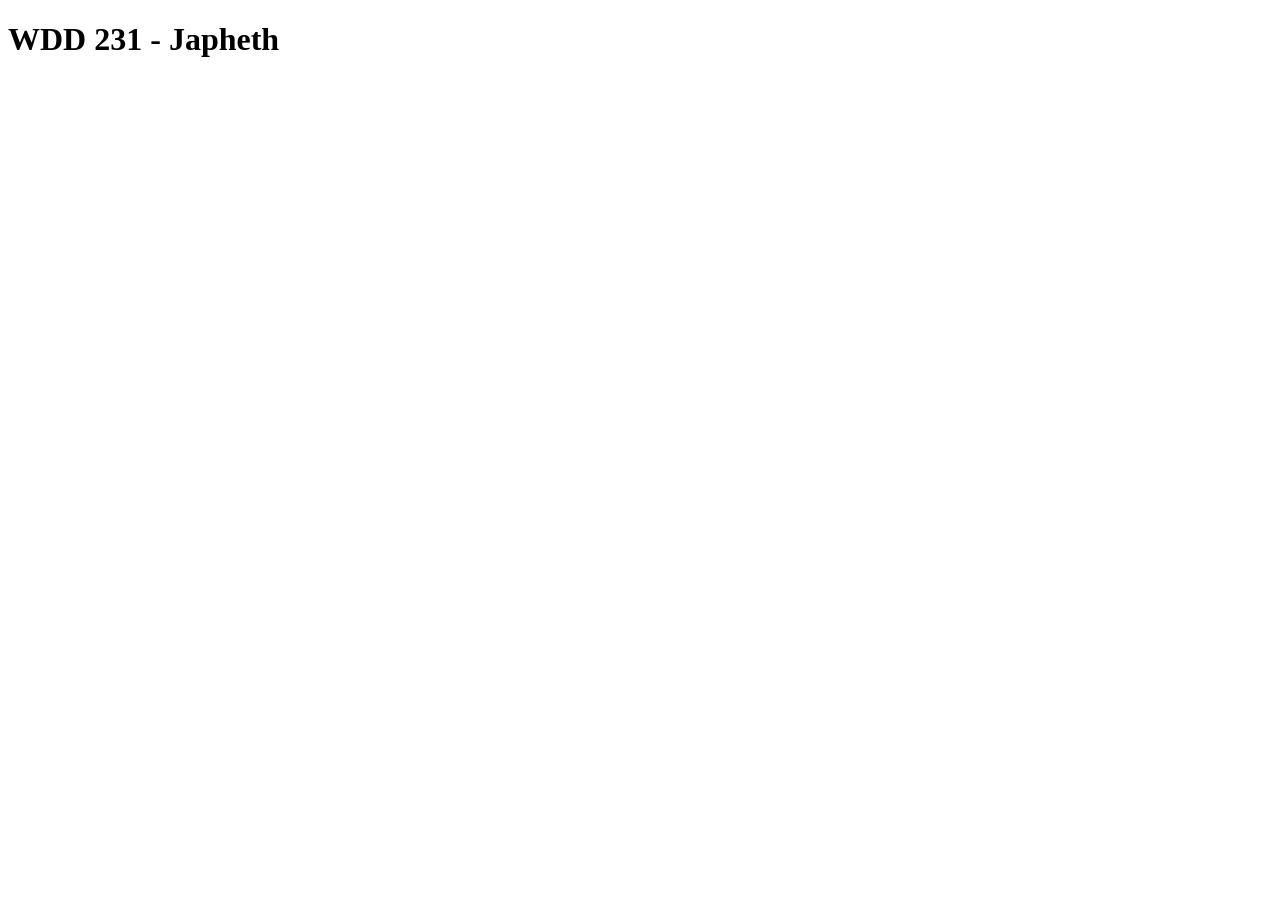
==== index.html @ 6bdd5eb0 "saved" ====
<!DOCTYPE html>
<html lang="en">
<head>
    <meta charset="UTF-8">
    <meta name="viewport" content="width=device-width, initial-scale=1.0">
    <title>WDD-231</title>
</head>
<body>
    <h1>WDD 231 - Japheth</h1>
</body>
</html>
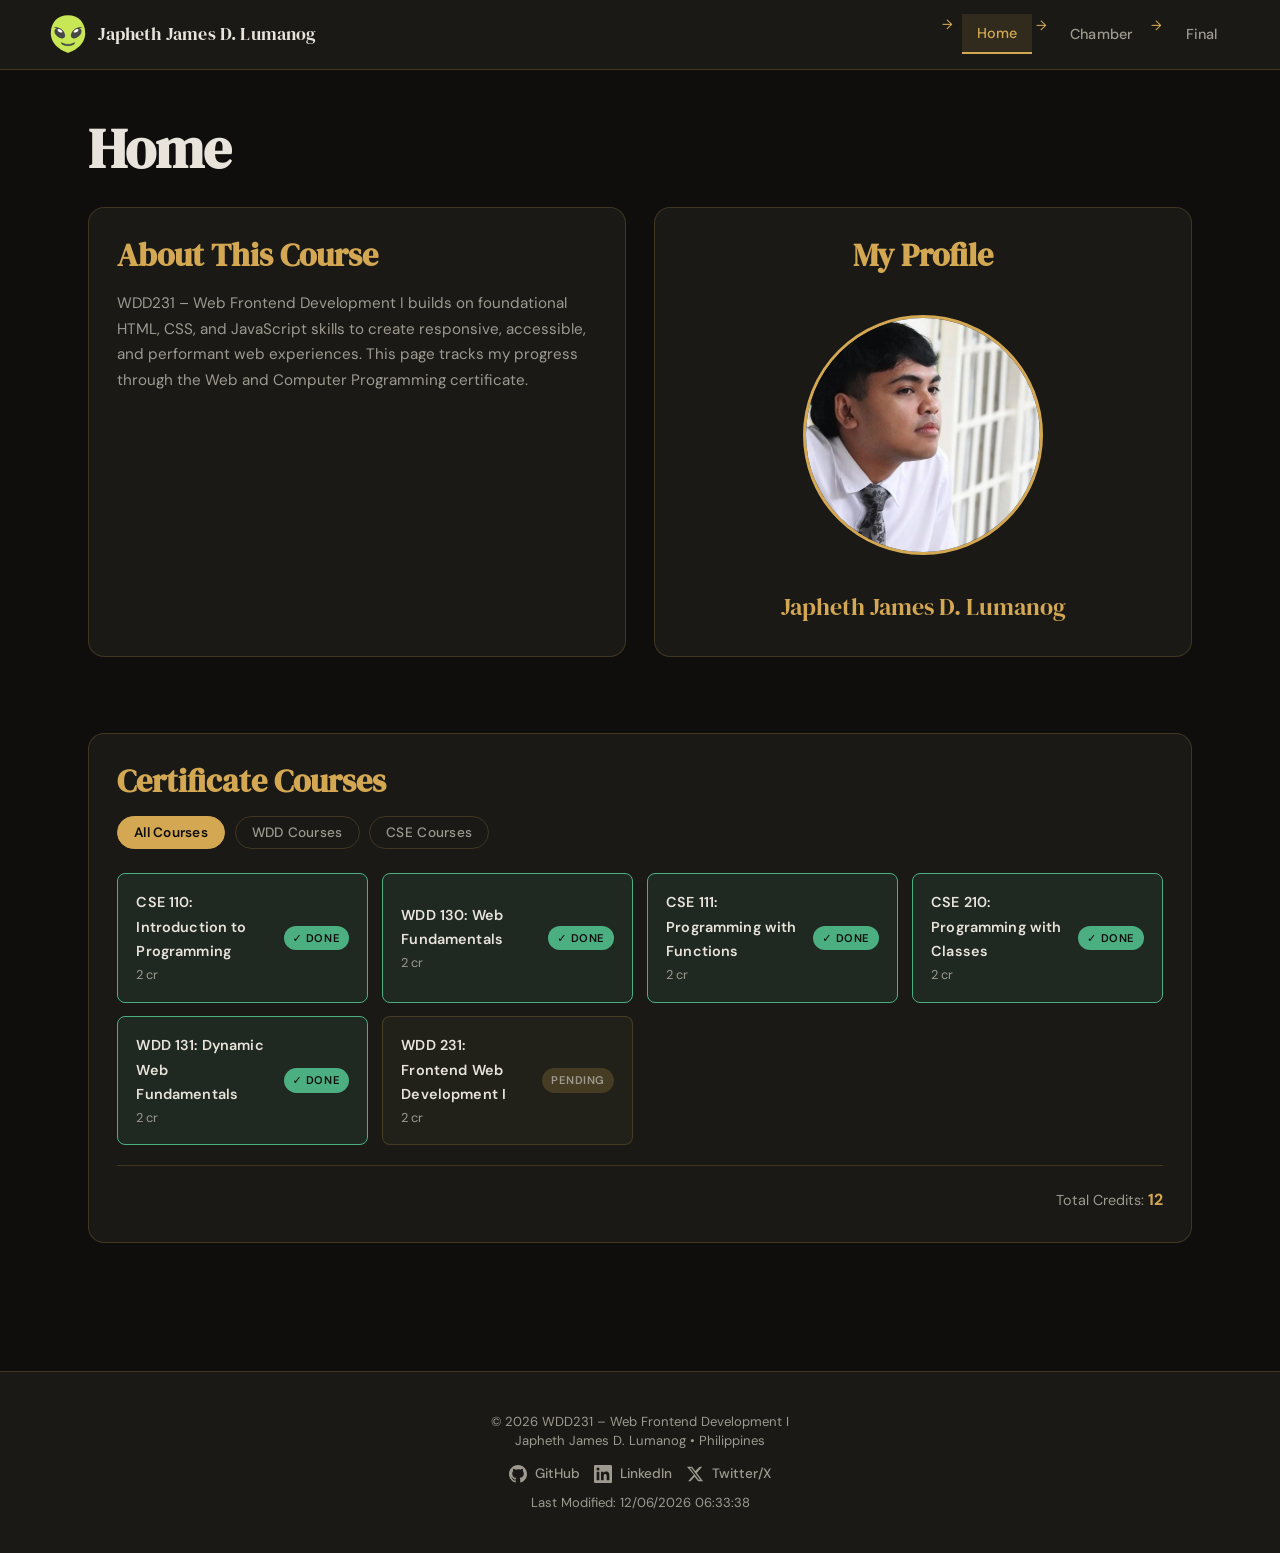
==== commit 6933cec8: "saved" ====
--- a/index.html
+++ b/index.html
@@ -1,11 +1,100 @@
 <!DOCTYPE html>
 <html lang="en">
 <head>
-    <meta charset="UTF-8">
-    <meta name="viewport" content="width=device-width, initial-scale=1.0">
-    <title>WDD-231</title>
+  <meta charset="UTF-8" />
+  <meta name="viewport" content="width=device-width, initial-scale=1.0" />
+  <meta name="description" content="WDD231 Web Frontend Development I – Course Home Page for tracking progress through the Web and Computer Programming certificate." />
+  <meta name="author" content="Japheth James D. Lumanog" />
+  <title>WDD231 | Web Frontend Development I</title>
+
+  <!-- Google Fonts -->
+  <link rel="preconnect" href="https://fonts.googleapis.com" />
+  <link rel="preconnect" href="https://fonts.gstatic.com" crossorigin />
+  <link href="https://fonts.googleapis.com/css2?family=DM+Serif+Display:ital@0;1&family=DM+Sans:wght@300;400;500;600&display=swap" rel="stylesheet" />
+
+  <!-- CSS -->
+  <link rel="stylesheet" href="styles/small.css" />
+  <link rel="stylesheet" href="styles/large.css" />
+
+  <!-- JavaScript -->
+  <script src="scripts/navigation.js" defer></script>
+  <script src="scripts/date.js" defer></script>
+  <script src="scripts/course.js" defer></script>
 </head>
 <body>
-    <h1>WDD 231 - Japheth</h1>
+
+  <header>
+    <div class="header-inner">
+      <div class="logo-group">
+        <img src="images/site-logo.svg" alt="Site Logo" class="site-logo" />
+        <span class="site-name">Japheth James D. Lumanog</span>
+      </div>
+      <button class="hamburger" id="hamburger" aria-label="Toggle navigation menu" aria-expanded="false" aria-controls="nav-menu">
+        <span></span><span></span><span></span>
+      </button>
+    </div>
+    <nav id="nav-menu" aria-label="Main navigation">
+      <ul>
+        <li><a href="index.html" class="active" aria-current="page">Home</a></li>
+        <li><a href="chamber/index.html">Chamber</a></li>
+        <li><a href="final/index.html">Final</a></li>
+      </ul>
+    </nav>
+  </header>
+
+  <main>
+    <h1>Home</h1>
+
+    <section class="section-intro" aria-labelledby="intro-heading">
+      <h2 id="intro-heading">About This Course</h2>
+      <p>WDD231 – Web Frontend Development I builds on foundational HTML, CSS, and JavaScript skills to create responsive, accessible, and performant web experiences. This page tracks my progress through the Web and Computer Programming certificate.</p>
+    </section>
+
+    <section class="section-goals" aria-labelledby="goals-heading">
+      <h2 id="goals-heading">My Profile</h2>
+      <img src="images/profile-picture.webp" alt="Japheth James D. Lumanog" class="profile-picture" />
+      <p class="profile-name">Japheth James D. Lumanog</p>
+    </section>
+
+    <section class="section-courses" aria-labelledby="courses-heading">
+      <h2 id="courses-heading">Certificate Courses</h2>
+      <div class="filter-buttons" role="group" aria-label="Filter courses by type">
+        <button class="filter-btn active" data-filter="all">All Courses</button>
+        <button class="filter-btn" data-filter="WDD">WDD Courses</button>
+        <button class="filter-btn" data-filter="CSE">CSE Courses</button>
+      </div>
+      <div id="course-cards" class="course-grid" aria-live="polite" aria-label="Course list"></div>
+      <p class="credit-total">Total Credits: <strong id="credit-count">0</strong></p>
+    </section>
+  </main>
+
+  <footer>
+    
+
+    <div class="footer-meta">
+      <p id="copyright"></p>
+      <p>Japheth James D. Lumanog &bull; Philippines</p>
+    </div>
+
+    <div class="footer-social">
+      <a href="https://github.com/yourusername" target="_blank" rel="noopener noreferrer" aria-label="GitHub Profile">
+        <svg viewBox="0 0 24 24" aria-hidden="true" focusable="false"><path d="M12 0C5.374 0 0 5.373 0 12c0 5.302 3.438 9.8 8.207 11.387.599.111.793-.261.793-.577v-2.234c-3.338.726-4.033-1.416-4.033-1.416-.546-1.387-1.333-1.756-1.333-1.756-1.089-.745.083-.729.083-.729 1.205.084 1.839 1.237 1.839 1.237 1.07 1.834 2.807 1.304 3.492.997.107-.775.418-1.305.762-1.604-2.665-.305-5.467-1.334-5.467-5.931 0-1.311.469-2.381 1.236-3.221-.124-.303-.535-1.524.117-3.176 0 0 1.008-.322 3.301 1.23A11.509 11.509 0 0112 5.803c1.02.005 2.047.138 3.006.404 2.291-1.552 3.297-1.23 3.297-1.23.653 1.653.242 2.874.118 3.176.77.84 1.235 1.911 1.235 3.221 0 4.609-2.807 5.624-5.479 5.921.43.372.823 1.102.823 2.222v3.293c0 .319.192.694.801.576C20.566 21.797 24 17.3 24 12c0-6.627-5.373-12-12-12z"/></svg>
+        GitHub
+      </a>
+      <a href="https://linkedin.com/in/yourusername" target="_blank" rel="noopener noreferrer" aria-label="LinkedIn Profile">
+        <svg viewBox="0 0 24 24" aria-hidden="true" focusable="false"><path d="M20.447 20.452h-3.554v-5.569c0-1.328-.027-3.037-1.852-3.037-1.853 0-2.136 1.445-2.136 2.939v5.667H9.351V9h3.414v1.561h.046c.477-.9 1.637-1.85 3.37-1.85 3.601 0 4.267 2.37 4.267 5.455v6.286zM5.337 7.433a2.062 2.062 0 01-2.063-2.065 2.064 2.064 0 112.063 2.065zm1.782 13.019H3.555V9h3.564v11.452zM22.225 0H1.771C.792 0 0 .774 0 1.729v20.542C0 23.227.792 24 1.771 24h20.451C23.2 24 24 23.227 24 22.271V1.729C24 .774 23.2 0 22.222 0h.003z"/></svg>
+        LinkedIn
+      </a>
+      <a href="https://twitter.com/yourusername" target="_blank" rel="noopener noreferrer" aria-label="Twitter/X Profile">
+        <svg viewBox="0 0 24 24" aria-hidden="true" focusable="false"><path d="M18.244 2.25h3.308l-7.227 8.26 8.502 11.24H16.17l-4.714-6.231-5.401 6.231H2.744l7.737-8.835L1.254 2.25H8.08l4.259 5.63 5.905-5.63zm-1.161 17.52h1.833L7.084 4.126H5.117z"/></svg>
+        Twitter/X
+      </a>
+    </div>
+
+    <div class="footer-modified">
+      <p id="lastModified"></p>
+    </div>
+  </footer>
+
 </body>
 </html>
--- a/styles/small.css
+++ b/styles/small.css
@@ -0,0 +1,448 @@
+/* ===========================
+   small.css – Mobile-first base styles
+   WDD231 Course Home Page
+   =========================== */
+
+/* --- CSS Variables / Design Tokens --- */
+:root {
+  --bg: #0f0e0d;
+  --surface: #1a1916;
+  --surface-2: #222119;
+  --text: #e8e4dc;
+  --text-muted: #9e9a90;
+  --accent: #d4a853;
+  --accent-hover: #e8c070;
+  --accent-light: rgba(212, 168, 83, 0.12);
+  --border: rgba(212, 168, 83, 0.2);
+  --completed: #4caf82;
+  --completed-bg: rgba(76, 175, 130, 0.1);
+  --radius: 8px;
+  --radius-lg: 16px;
+  --font-display: 'DM Serif Display', Georgia, serif;
+  --font-body: 'DM Sans', system-ui, sans-serif;
+  --shadow: 0 4px 24px rgba(0, 0, 0, 0.4);
+  --transition: 0.25s ease;
+}
+
+/* --- Reset & Base --- */
+*, *::before, *::after {
+  box-sizing: border-box;
+  margin: 0;
+  padding: 0;
+}
+
+html {
+  scroll-behavior: smooth;
+}
+
+body {
+  background-color: var(--bg);
+  color: var(--text);
+  font-family: var(--font-body);
+  font-size: 1rem;
+  line-height: 1.65;
+  min-width: 320px;
+}
+
+img, svg {
+  max-width: 100%;
+  height: auto;
+  display: block;
+}
+
+a {
+  color: var(--accent);
+  text-decoration: none;
+  transition: color var(--transition);
+}
+
+a:hover, a:focus-visible {
+  color: var(--accent-hover);
+}
+
+/* --- Header --- */
+header {
+  background-color: var(--surface);
+  border-bottom: 1px solid var(--border);
+  position: sticky;
+  top: 0;
+  z-index: 100;
+}
+
+.header-inner {
+  display: flex;
+  align-items: center;
+  justify-content: space-between;
+  padding: 0.85rem 1.25rem;
+}
+
+.logo-group {
+  display: flex;
+  align-items: center;
+  gap: 0.65rem;
+}
+
+.site-logo {
+  width: 40px;
+  height: 40px;
+  flex-shrink: 0;
+}
+
+.site-name {
+  font-family: var(--font-display);
+  font-size: 1.1rem;
+  color: var(--text);
+  letter-spacing: 0.01em;
+}
+
+/* --- Hamburger --- */
+.hamburger {
+  background: none;
+  border: 1px solid var(--border);
+  border-radius: var(--radius);
+  padding: 0.45rem 0.55rem;
+  cursor: pointer;
+  display: flex;
+  flex-direction: column;
+  gap: 5px;
+  transition: border-color var(--transition), background var(--transition);
+}
+
+.hamburger:hover,
+.hamburger:focus-visible {
+  border-color: var(--accent);
+  background: var(--accent-light);
+  outline: none;
+}
+
+.hamburger span {
+  display: block;
+  width: 22px;
+  height: 2px;
+  background: var(--text);
+  border-radius: 2px;
+  transition: transform var(--transition), opacity var(--transition), background var(--transition);
+}
+
+.hamburger[aria-expanded="true"] span:nth-child(1) {
+  transform: translateY(7px) rotate(45deg);
+}
+
+.hamburger[aria-expanded="true"] span:nth-child(2) {
+  opacity: 0;
+}
+
+.hamburger[aria-expanded="true"] span:nth-child(3) {
+  transform: translateY(-7px) rotate(-45deg);
+}
+
+/* --- Navigation --- */
+nav {
+  max-height: 0;
+  overflow: hidden;
+  transition: max-height 0.35s ease;
+  background: var(--surface);
+}
+
+nav.open {
+  max-height: 300px;
+}
+
+nav ul {
+  list-style: none;
+  padding: 0.5rem 1.25rem 1rem;
+  display: flex;
+  flex-direction: column;
+  gap: 0.25rem;
+}
+
+nav a {
+  display: block;
+  color: var(--text-muted);
+  font-size: 0.95rem;
+  font-weight: 500;
+  padding: 0.6rem 0.9rem;
+  border-radius: var(--radius);
+  transition: color var(--transition), background var(--transition);
+  letter-spacing: 0.01em;
+}
+
+nav a:hover,
+nav a:focus-visible {
+  color: var(--accent);
+  background: var(--accent-light);
+  outline: none;
+}
+
+nav a.active {
+  color: var(--accent);
+  background: var(--accent-light);
+  border-left: 3px solid var(--accent);
+}
+
+/* --- Main --- */
+main {
+  padding: 1.5rem 1.25rem 3rem;
+  max-width: 1200px;
+  margin: 0 auto;
+}
+
+h1 {
+  font-family: var(--font-display);
+  font-size: clamp(2rem, 6vw, 3.5rem);
+  color: var(--text);
+  margin-bottom: 2rem;
+  line-height: 1.1;
+  letter-spacing: -0.02em;
+}
+
+/* --- Sections --- */
+section {
+  margin-bottom: 3rem;
+  padding: 1.75rem;
+  background: var(--surface);
+  border: 1px solid var(--border);
+  border-radius: var(--radius-lg);
+}
+
+h2 {
+  font-family: var(--font-display);
+  font-size: clamp(1.3rem, 4vw, 2rem);
+  color: var(--accent);
+  margin-bottom: 1rem;
+  line-height: 1.2;
+}
+
+p {
+  color: var(--text-muted);
+  font-size: 0.95rem;
+  line-height: 1.7;
+}
+
+ul {
+  list-style: none;
+  padding: 0;
+  display: flex;
+  flex-direction: column;
+  gap: 0.6rem;
+}
+
+ul li {
+  padding-left: 1.25rem;
+  position: relative;
+  color: var(--text-muted);
+  font-size: 0.95rem;
+}
+
+ul li::before {
+  content: '→';
+  position: absolute;
+  left: 0;
+  color: var(--accent);
+  font-size: 0.85rem;
+}
+
+/* --- Profile Section --- */
+.section-goals {
+  text-align: center;
+  display: flex;
+  flex-direction: column;
+  align-items: center;
+  gap: 1rem;
+}
+
+.profile-picture {
+  width: 200px;
+  height: 200px;
+  border-radius: 50%;
+  object-fit: cover;
+  border: 3px solid var(--accent);
+  margin: 0.5rem 0;
+}
+
+.profile-name {
+  font-family: var(--font-display);
+  font-size: 1.5rem;
+  color: var(--accent);
+  margin-top: 0.5rem;
+}
+
+/* --- Filter Buttons --- */
+.filter-buttons {
+  display: flex;
+  flex-wrap: wrap;
+  gap: 0.6rem;
+  margin-bottom: 1.5rem;
+}
+
+.filter-btn {
+  background: transparent;
+  border: 1px solid var(--border);
+  color: var(--text-muted);
+  font-family: var(--font-body);
+  font-size: 0.85rem;
+  font-weight: 500;
+  padding: 0.45rem 1rem;
+  border-radius: 100px;
+  cursor: pointer;
+  transition: all var(--transition);
+  letter-spacing: 0.02em;
+}
+
+.filter-btn:hover,
+.filter-btn:focus-visible {
+  border-color: var(--accent);
+  color: var(--accent);
+  background: var(--accent-light);
+  outline: none;
+}
+
+.filter-btn.active {
+  background: var(--accent);
+  border-color: var(--accent);
+  color: #0f0e0d;
+  font-weight: 600;
+}
+
+/* --- Course Grid --- */
+.course-grid {
+  display: grid;
+  grid-template-columns: 1fr;
+  gap: 0.85rem;
+}
+
+.course-card {
+  background: var(--surface-2);
+  border: 1px solid var(--border);
+  border-radius: var(--radius);
+  padding: 1rem 1.15rem;
+  display: flex;
+  align-items: center;
+  justify-content: space-between;
+  gap: 0.75rem;
+  transition: border-color var(--transition), transform var(--transition);
+}
+
+.course-card:hover {
+  border-color: var(--accent);
+  transform: translateY(-1px);
+}
+
+.course-card.completed {
+  border-color: var(--completed);
+  background: var(--completed-bg);
+}
+
+.course-card .course-name {
+  font-weight: 600;
+  font-size: 0.9rem;
+  color: var(--text);
+  letter-spacing: 0.01em;
+}
+
+.course-card .course-credits {
+  font-size: 0.8rem;
+  color: var(--text-muted);
+  white-space: nowrap;
+}
+
+.course-card .badge {
+  font-size: 0.7rem;
+  font-weight: 600;
+  padding: 0.2rem 0.55rem;
+  border-radius: 100px;
+  letter-spacing: 0.05em;
+  text-transform: uppercase;
+  white-space: nowrap;
+}
+
+.course-card.completed .badge {
+  background: var(--completed);
+  color: #0f0e0d;
+}
+
+.course-card:not(.completed) .badge {
+  background: var(--border);
+  color: var(--text-muted);
+}
+
+/* --- Credit Total --- */
+.credit-total {
+  margin-top: 1.25rem;
+  padding-top: 1.25rem;
+  border-top: 1px solid var(--border);
+  font-size: 0.9rem;
+  color: var(--text-muted);
+  text-align: right;
+}
+
+.credit-total strong {
+  color: var(--accent);
+  font-size: 1rem;
+}
+
+/* --- Footer --- */
+footer {
+  background: var(--surface);
+  border-top: 1px solid var(--border);
+  padding: 2rem 1.25rem;
+  display: flex;
+  flex-direction: column;
+  gap: 1.75rem;
+  align-items: center;
+  text-align: center;
+}
+
+.footer-social {
+  display: flex;
+  gap: 1.25rem;
+  flex-wrap: wrap;
+  justify-content: center;
+}
+
+.footer-social a {
+  display: flex;
+  align-items: center;
+  gap: 0.5rem;
+  font-size: 0.85rem;
+  font-weight: 500;
+  color: var(--text-muted);
+  transition: color var(--transition);
+}
+
+.footer-social a:hover,
+.footer-social a:focus-visible {
+  color: var(--accent);
+  outline: none;
+}
+
+.footer-social svg {
+  width: 18px;
+  height: 18px;
+  fill: currentColor;
+}
+
+.footer-meta p,
+.footer-modified p {
+  font-size: 0.82rem;
+  color: var(--text-muted);
+  line-height: 1.5;
+}
+
+/* --- Accessibility --- */
+:focus-visible {
+  outline: 2px solid var(--accent);
+  outline-offset: 3px;
+}
+
+.sr-only {
+  position: absolute;
+  width: 1px;
+  height: 1px;
+  padding: 0;
+  margin: -1px;
+  overflow: hidden;
+  clip: rect(0,0,0,0);
+  white-space: nowrap;
+  border: 0;
+}
--- a/styles/large.css
+++ b/styles/large.css
@@ -0,0 +1,156 @@
+/* ===========================
+   larger.css – Responsive styles for wider viewports
+   WDD231 Course Home Page
+   Requires: small.css loaded first
+   =========================== */
+
+@media (min-width: 640px) {
+  /* --- Course Grid: 2 columns on tablets --- */
+  .course-grid {
+    grid-template-columns: repeat(2, 1fr);
+  }
+}
+
+@media (min-width: 900px) {
+  /* --- Header: hide hamburger, show horizontal nav --- */
+  .hamburger {
+    display: none;
+  }
+
+  header {
+    display: flex;
+    align-items: center;
+    justify-content: space-between;
+    padding: 0 2.5rem;
+    position: sticky;
+    top: 0;
+    z-index: 100;
+  }
+
+  .header-inner {
+    padding: 0.9rem 0;
+    border-bottom: none;
+  }
+
+  nav {
+    max-height: none !important;
+    overflow: visible;
+    background: transparent;
+    flex: 1;
+    display: flex;
+    justify-content: flex-end;
+  }
+
+  nav ul {
+    flex-direction: row;
+    align-items: center;
+    gap: 0.25rem;
+    padding: 0;
+  }
+
+  nav a {
+    font-size: 0.9rem;
+    padding: 0.5rem 0.9rem;
+  }
+
+  nav a.active {
+    border-left: none;
+    border-bottom: 2px solid var(--accent);
+    border-radius: 0;
+    padding-bottom: 0.4rem;
+  }
+
+  /* --- Main layout: two-column for sections --- */
+  main {
+    padding: 3rem 2.5rem 4rem;
+  }
+
+  h1 {
+    margin-bottom: 2.5rem;
+  }
+
+  /* First two sections side-by-side */
+  .section-intro,
+  .section-goals {
+    flex: 1;
+  }
+
+  .section-courses {
+    width: 100%;
+  }
+
+  /* Three-column course grid on desktop */
+  .course-grid {
+    grid-template-columns: repeat(3, 1fr);
+  }
+
+  /* --- Footer: horizontal layout --- */
+  footer {
+    display: flex;
+    /* grid-template-columns: auto 1fr; */
+    align-items: center;
+    padding: 2.5rem 2.5rem;
+    gap: 0.5rem;
+  }
+
+  .footer-social {
+    display: flex;
+    flex-direction: row;
+    gap: 0.90rem;
+  }
+
+  .footer-meta {
+    margin-bottom: 0.25rem;
+
+  }
+}
+
+@media (min-width: 900px) {
+  /* Lay intro + goals side-by-side */
+  main {
+    display: grid;
+    grid-template-columns: 1fr 1fr;
+    grid-template-rows: auto auto auto;
+    gap: 1.75rem;
+  }
+
+  h1 {
+    grid-column: 1 / -1;
+    margin-bottom: 0;
+  }
+
+  .section-intro {
+    grid-column: 1 / 2;
+  }
+
+  .section-goals {
+    grid-column: 2 / 3;
+  }
+
+  .profile-picture {
+    width: 240px;
+    height: 240px;
+  }
+
+  .section-courses {
+    grid-column: 1 / -1;
+  }
+}
+
+@media (min-width: 1200px) {
+  main {
+    padding: 3rem 3rem 5rem;
+  }
+
+  header {
+    padding: 0 3rem;
+  }
+
+  footer {
+    padding: 2.5rem 3rem;
+  }
+
+  .course-grid {
+    grid-template-columns: repeat(4, 1fr);
+  }
+}
